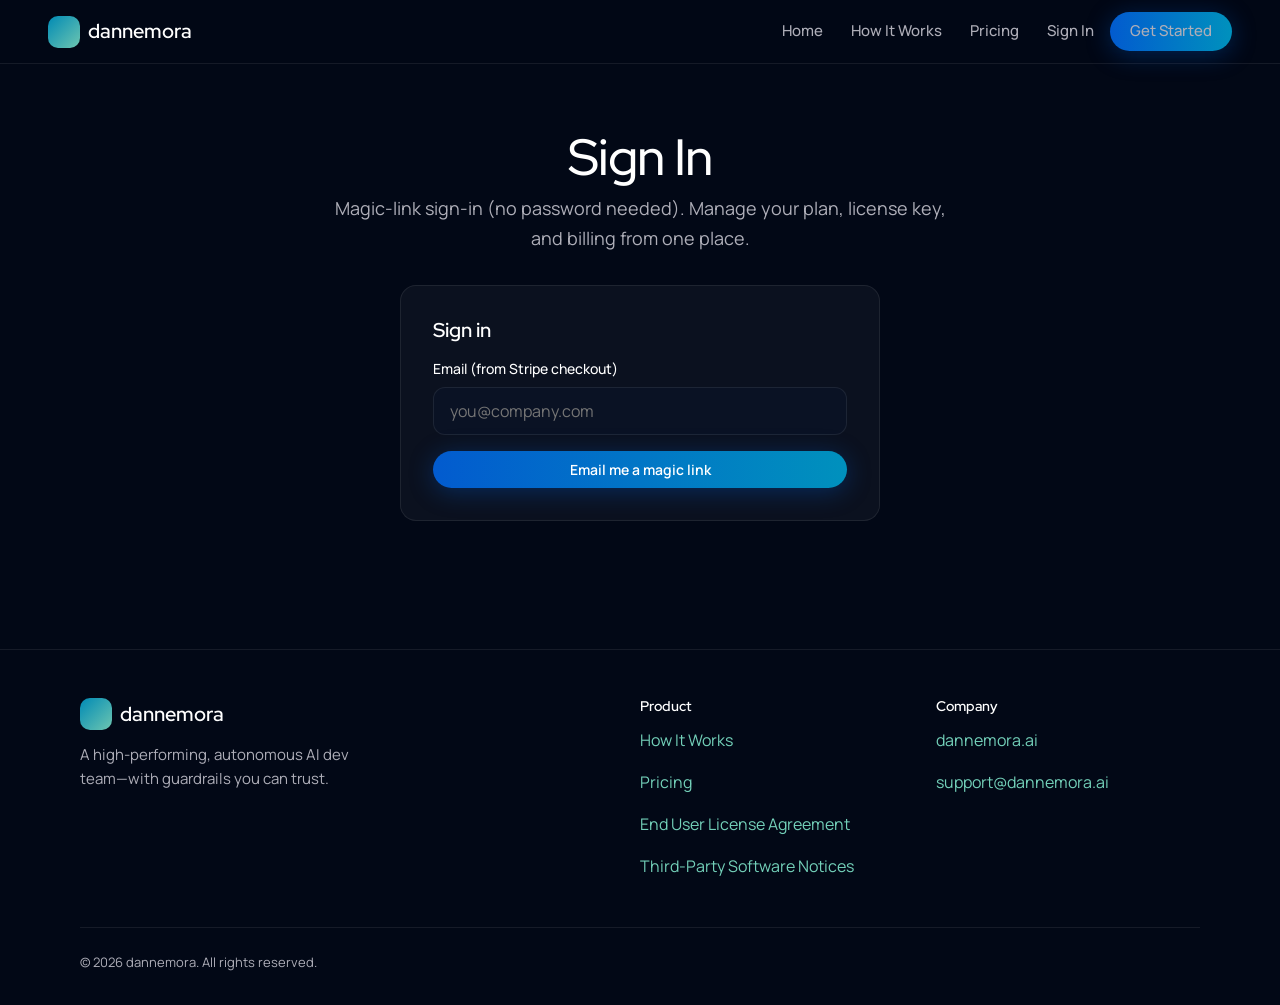
==== account.html @ af39119c "initial commit: dannemora.ai marketing site" ====
<!DOCTYPE html>
<html lang="en">
  <head>
    <meta charset="utf-8" />
    <meta name="viewport" content="width=device-width, initial-scale=1" />
    <title>Account — dannemora</title>
    <meta name="description" content="Sign in to manage your dannemora subscription, license key, and billing." />
    <link rel="preconnect" href="https://fonts.googleapis.com" />
    <link rel="preconnect" href="https://fonts.gstatic.com" crossorigin />
    <link
      href="https://fonts.googleapis.com/css2?family=Manrope:wght@400;500;600;700&family=Red+Hat+Display:wght@500;600;700&display=swap"
      rel="stylesheet"
    />
    <link rel="stylesheet" href="css/styles.css" />
  </head>
  <body>
    <header class="site-header">
      <div class="site-header__inner">
        <a class="logo" href="index.html">
          <span class="logo__mark" aria-hidden="true"></span>
          dannemora
        </a>
        <button type="button" class="nav-toggle" aria-label="Open menu">☰</button>
        <nav class="nav" id="site-nav">
          <a href="index.html">Home</a>
          <a href="index.html#how-it-works">How It Works</a>
          <a href="pricing.html">Pricing</a>
          <div class="nav__actions">
            <a href="account.html" aria-current="page">Sign In</a>
            <a class="btn btn--primary" href="pricing.html">Get Started</a>
          </div>
        </nav>
      </div>
    </header>

    <main>
      <section class="section">
        <div class="container">
          <div class="section__head" style="margin-bottom: 2rem">
            <h1>Sign In</h1>
            <p>Magic-link sign-in (no password needed). Manage your plan, license key, and billing from one place.</p>
          </div>

          <!-- Sign-in form (shown when not authenticated) -->
          <div id="signin-view">
            <div class="card" style="max-width: 480px; margin: 0 auto;">
              <h2 style="font-size: 1.25rem; margin-bottom: 1rem">Sign in</h2>
              <form id="magic-link-form">
                <div class="field">
                  <label for="signin-email">Email (from Stripe checkout)</label>
                  <input class="input" type="email" id="signin-email" name="email" placeholder="you@company.com" required autocomplete="email" />
                </div>
                <button type="submit" class="btn btn--primary btn--block" id="magic-link-btn">Email me a magic link</button>
              </form>
              <div id="magic-link-sent" style="display:none; margin-top: 1rem; padding: 1rem; border-radius: var(--radius-sm); background: rgba(115,208,185,0.1); border: 1px solid rgba(115,208,185,0.3);">
                <p style="margin:0; color: var(--accent-lime); font-weight: 600;">Check your email</p>
                <p style="margin:0.5rem 0 0; font-size: 0.875rem;">We sent a sign-in link to <strong id="sent-to-email" style="color:var(--text)"></strong>. It expires in 10 minutes.</p>
              </div>
            </div>
          </div>

          <!-- Account dashboard (shown after magic-link verification) -->
          <div id="account-view" style="display:none;">
            <div class="account-layout">
              <div class="card">
                <p style="margin-bottom: 0.5rem"><span class="status-pill" id="account-status-pill">Active</span></p>
                <p><strong style="color: var(--text)">Email:</strong> <span id="account-email"></span></p>
                <p><strong style="color: var(--text)">Current Plan:</strong> <span id="account-plan"></span></p>
                <p><strong style="color: var(--text)">Status:</strong> <span id="account-status"></span></p>
                <p><strong style="color: var(--text)">Expires:</strong> <span id="account-expires"></span></p>

                <h3 style="font-size: 1rem; margin: 1.5rem 0 0.75rem">Your License Key</h3>
                <div class="license-box" style="margin-bottom: 0.75rem">
                  <span id="account-license"></span>
                  <button type="button" class="btn btn--ghost" data-copy="#account-license">Copy</button>
                </div>
                <p style="font-size: 0.8125rem; margin-bottom: 1rem">
                  <strong>Important:</strong> Keep this key safe. You need it to install and run dannemora on your server.
                  The key is stored in <code>~/.dannemora/.license</code> on your server.
                </p>
              </div>

              <div class="card">
                <h3 style="font-size: 1rem; margin-bottom: 0.75rem;">Quick Reference</h3>
                <p style="font-size: 0.875rem; margin-bottom: 1rem;">Install or reinstall dannemora:</p>
                <pre style="padding:0.85rem;border-radius:12px;background:var(--bg-elevated);border:1px solid var(--border);overflow-x:auto;color:var(--text);font-size:0.86rem;margin-bottom:1rem;"><code>curl -fsSL https://dannemora.ai/install.sh | bash</code></pre>
                <p style="font-size: 0.875rem; color: var(--text-muted);">
                  Need help? Email <a href="mailto:support@dannemora.ai">support@dannemora.ai</a>.
                </p>
              </div>
            </div>
          </div>
        </div>
      </section>
    </main>

    <footer class="site-footer">
      <div class="container site-footer__grid">
        <div>
          <div class="logo">
            <span class="logo__mark" aria-hidden="true"></span>
            dannemora
          </div>
          <p style="max-width: 280px; font-size: 0.9375rem">A high-performing, autonomous AI dev team—with guardrails you can trust.</p>
        </div>
        <div>
          <h4 style="font-size: 0.875rem; margin-bottom: 0.75rem">Product</h4>
          <p><a href="index.html#how-it-works">How It Works</a></p>
          <p><a href="pricing.html">Pricing</a></p>
          <p><a href="assets/legal/eula.pdf" target="_blank" rel="noopener">End User License Agreement</a></p>
          <p><a href="assets/legal/notices.pdf" target="_blank" rel="noopener">Third-Party Software Notices</a></p>
        </div>
        <div>
          <h4 style="font-size: 0.875rem; margin-bottom: 0.75rem">Company</h4>
          <p><a href="https://dannemora.ai" rel="noopener">dannemora.ai</a></p>
          <p><a href="mailto:support@dannemora.ai">support@dannemora.ai</a></p>
        </div>
      </div>
      <div class="container footer-meta">© 2026 dannemora. All rights reserved.</div>
    </footer>

    <script src="js/main.js" defer></script>
    <script>
      (function () {
        const API = 'https://api.dannemora.ai';
        const params = new URLSearchParams(window.location.search);
        const token = params.get('token');

        // If we have a magic-link token, verify it and show account
        if (token) {
          fetch(`${API}/v1/auth/verify?token=${encodeURIComponent(token)}`)
            .then((r) => {
              if (!r.ok) throw new Error('Invalid or expired link. Please request a new one.');
              return r.json();
            })
            .then((data) => {
              showAccount(data);
              // Clean the token from URL
              window.history.replaceState({}, '', 'account.html');
            })
            .catch((e) => {
              alert(e.message);
            });
          return;
        }

        // Magic-link form
        const form = document.getElementById('magic-link-form');
        if (form) {
          form.addEventListener('submit', async (e) => {
            e.preventDefault();
            const email = document.getElementById('signin-email').value.trim();
            if (!email) return;

            const btn = document.getElementById('magic-link-btn');
            btn.textContent = 'Sending...';
            btn.disabled = true;

            try {
              const resp = await fetch(`${API}/v1/auth/magic-link`, {
                method: 'POST',
                headers: { 'Content-Type': 'application/json' },
                body: JSON.stringify({ email }),
              });
              if (!resp.ok) throw new Error('Request failed');
              document.getElementById('sent-to-email').textContent = email;
              document.getElementById('magic-link-sent').style.display = 'block';
              form.style.display = 'none';
            } catch {
              btn.textContent = 'Email me a magic link';
              btn.disabled = false;
              alert('Something went wrong. Please try again.');
            }
          });
        }

        function showAccount(data) {
          document.getElementById('signin-view').style.display = 'none';
          document.getElementById('account-view').style.display = 'block';

          document.getElementById('account-email').textContent = data.email || '';
          document.getElementById('account-license').textContent = data.license_key || '';

          const planLabels = { monthly: 'Monthly ($59/mo)', annual: 'Annual ($499/yr)' };
          document.getElementById('account-plan').textContent = planLabels[data.plan] || data.plan;

          const statusLabels = { active: 'Active', past_due: 'Past Due', cancelled: 'Cancelled', expired: 'Expired' };
          const statusEl = document.getElementById('account-status');
          statusEl.textContent = statusLabels[data.status] || data.status;

          const pill = document.getElementById('account-status-pill');
          pill.textContent = statusLabels[data.status] || data.status;
          if (data.status !== 'active') {
            pill.style.background = 'rgba(248,113,113,0.2)';
            pill.style.color = '#f87171';
          }

          if (data.expires_at) {
            const d = new Date(data.expires_at);
            document.getElementById('account-expires').textContent = d.toLocaleDateString('en-US', {
              year: 'numeric', month: 'long', day: 'numeric',
            });
          }

          // Re-init copy buttons for dynamically loaded content
          document.querySelectorAll('[data-copy]').forEach((btn) => {
            btn.onclick = async () => {
              const target = btn.getAttribute('data-copy');
              const el = target ? document.querySelector(target) : null;
              const text = el ? el.textContent.trim() : '';
              if (!text) return;
              try {
                await navigator.clipboard.writeText(text);
                const prev = btn.textContent;
                btn.textContent = 'Copied!';
                setTimeout(() => { btn.textContent = prev; }, 2000);
              } catch {}
            };
          });
        }
      })();
    </script>
  </body>
</html>
---- css/styles.css ----
/* dannemora — aligned with ClayAI / FREE-ClayAI Figma template tokens */
:root {
  --bg: #020816;
  --bg-elevated: #0a1224;
  --bg-card: rgba(255, 255, 255, 0.04);
  --border: rgba(255, 255, 255, 0.08);
  --text: #ffffff;
  --text-muted: #aeaeb8;
  --accent-lime: #73d0b9;
  --accent-blue: #025bcf;
  --accent-blue-light: #0091bd;
  --black: #0e100f;
  --radius: 16px;
  --radius-sm: 12px;
  --font-display: "Red Hat Display", system-ui, sans-serif;
  --font-body: "Manrope", system-ui, sans-serif;
  --max: 1120px;
  --header-h: 64px;
  --reveal-distance: 20px;
  --reveal-duration: 0.65s;
  --reveal-ease: cubic-bezier(0.22, 1, 0.36, 1);
  --reveal-stagger-start: 1s;
  --reveal-stagger-step: 0.2s;
  --hero-load-base: 0.05s;
  --hero-load-stagger-step: 0.12s;
  --cta-bounce-duration: 0.45s;
  --cta-bounce-ease: cubic-bezier(0.22, 1, 0.36, 1);
  --image-reveal-distance-x: 60px;
  --image-reveal-duration: 0.7s;
  --image-reveal-ease: cubic-bezier(0.16, 1, 0.3, 1);
  --pricing-card-glow-duration: 3.6s;
  --pricing-card-glow-delay: 0s;
  --pricing-card-glow-blur: 26px;
  --pricing-card-glow-color: 115, 208, 185;
  --pricing-price-glow-duration: 2.4s;
  --pricing-price-glow-delay: 1.2s;
  --pricing-price-glow-blur: 10px;
}

*,
*::before,
*::after {
  box-sizing: border-box;
}

html {
  scroll-behavior: smooth;
}

body {
  margin: 0;
  font-family: var(--font-body);
  font-size: 16px;
  line-height: 1.625;
  font-weight: 400;
  color: var(--text-muted);
  background: var(--bg);
  min-height: 100vh;
  overflow-x: hidden;
}

h1,
h2,
h3,
h4,
h5,
h6 {
  font-family: var(--font-display);
  color: var(--text);
  font-weight: 600;
  line-height: 1.2;
  margin: 0 0 0.5rem;
}

h1 {
  font-size: clamp(2.25rem, 4vw, 3.5rem);
  font-weight: 500;
  line-height: 1.14;
  letter-spacing: -0.02em;
}

h2 {
  font-size: clamp(1.75rem, 3vw, 2.5rem);
}

h3 {
  font-size: clamp(1.35rem, 2.5vw, 2rem);
}

h4 {
  font-size: 1.5rem;
}

p {
  margin: 0 0 1rem;
}

a {
  color: var(--accent-lime);
  text-decoration: none;
  transition: opacity 0.15s ease;
}

a:hover {
  opacity: 0.85;
}

img {
  max-width: 100%;
  height: auto;
  display: block;
}

.container {
  width: min(100% - 3rem, var(--max));
  margin-inline: auto;
}

/* Header */
.site-header {
  position: sticky;
  top: 0;
  z-index: 100;
  height: var(--header-h);
  background: rgba(2, 8, 22, 0.85);
  backdrop-filter: blur(12px);
  border-bottom: 1px solid var(--border);
}

.site-header__inner {
  display: flex;
  align-items: center;
  justify-content: space-between;
  height: 100%;
  max-width: min(100% - 2.5rem, calc(var(--max) + 80px));
  margin: 0 auto;
  padding: 0 0.5rem;
}

.logo {
  font-family: var(--font-display);
  font-weight: 600;
  font-size: 1.25rem;
  color: var(--text);
  display: flex;
  align-items: center;
  gap: 0.5rem;
}

.logo__mark {
  width: 32px;
  height: 32px;
  border-radius: 10px;
  background: linear-gradient(135deg, var(--accent-blue-light), var(--accent-lime));
  opacity: 0.95;
}

.nav {
  display: flex;
  align-items: center;
  gap: 1.75rem;
}

.nav a {
  color: var(--text-muted);
  font-size: 0.9375rem;
  font-weight: 500;
}

.nav a:hover {
  color: var(--text);
  opacity: 1;
}

.nav__actions {
  display: flex;
  align-items: center;
  gap: 1rem;
}

/* Buttons */
.btn {
  display: inline-flex;
  align-items: center;
  justify-content: center;
  gap: 0.5rem;
  padding: 0.625rem 1.25rem;
  font-family: var(--font-body);
  font-size: 0.875rem;
  font-weight: 600;
  line-height: 1.25;
  border: none;
  border-radius: 999px;
  cursor: pointer;
  transition: transform 0.15s ease, box-shadow 0.15s ease, opacity 0.15s ease;
  text-decoration: none;
  color: var(--text);
}

.btn:active {
  transform: scale(0.98);
}

.btn--primary {
  background: linear-gradient(90deg, var(--accent-blue), var(--accent-blue-light));
  box-shadow: 0 4px 24px rgba(2, 91, 207, 0.35);
}

.btn--primary:hover {
  opacity: 1;
  box-shadow: 0 6px 28px rgba(2, 91, 207, 0.45);
}

@keyframes cta-bounce-y {
  0% {
    transform: translateY(0);
  }
  35% {
    transform: translateY(-2px);
  }
  62% {
    transform: translateY(0.5px);
  }
  100% {
    transform: translateY(0);
  }
}

@keyframes pricing-card-glow-pulse {
  0%,
  100% {
    box-shadow: 0 0 0 1px rgba(var(--pricing-card-glow-color), 0.15),
      0 0 var(--pricing-card-glow-blur) rgba(var(--pricing-card-glow-color), 0.04);
  }
  50% {
    box-shadow: 0 0 0 1px rgba(var(--pricing-card-glow-color), 0.24),
      0 0 var(--pricing-card-glow-blur) rgba(var(--pricing-card-glow-color), 0.2);
  }
}

@keyframes pricing-price-glow-pulse {
  0%,
  100% {
    text-shadow: 0 0 0 rgba(255, 255, 255, 0);
  }
  50% {
    text-shadow: 0 0 var(--pricing-price-glow-blur) rgba(255, 255, 255, 0.72);
  }
}

@keyframes role-image-slide-reveal {
  from {
    opacity: 0;
    transform: translateX(var(--image-offset-x, 0));
  }
  to {
    opacity: 1;
    transform: translateX(0);
  }
}

.get-started-cta:hover {
  animation: cta-bounce-y var(--cta-bounce-duration) var(--cta-bounce-ease);
}

.btn--lime {
  background: linear-gradient(90deg, #5ec4aa, var(--accent-lime));
  color: var(--black);
}

.btn--ghost {
  background: transparent;
  border: 1px solid var(--border);
  color: var(--text);
}

.btn--ghost:hover {
  border-color: rgba(255, 255, 255, 0.2);
  opacity: 1;
}

.btn--block {
  width: 100%;
}

/* Hero */
.hero {
  padding: 4rem 0 3rem;
  position: relative;
  overflow: hidden;
}

.hero::before {
  content: "";
  position: absolute;
  inset: -40% -20% auto;
  height: 70%;
  background: radial-gradient(ellipse at 50% 0%, rgba(0, 145, 189, 0.25), transparent 55%);
  pointer-events: none;
}

.hero__grid {
  display: grid;
  grid-template-columns: 1fr 1fr;
  gap: 3rem;
  align-items: center;
  position: relative;
}

@media (max-width: 900px) {
  .hero__grid {
    grid-template-columns: 1fr;
  }
}

.eyebrow {
  display: inline-block;
  font-size: 0.8125rem;
  font-weight: 600;
  letter-spacing: 0.08em;
  text-transform: uppercase;
  color: var(--accent-lime);
  margin-bottom: 1rem;
}

.hero__visual {
  border-radius: var(--radius);
  background: transparent;
  border: none;
  aspect-ratio: 1 / 1;
  max-height: 420px;
  display: flex;
  align-items: center;
  justify-content: center;
  padding: 0;
}

.hero__visual-inner {
  width: 100%;
  height: 100%;
  border-radius: var(--radius-sm);
  background: transparent;
  border: none;
  display: flex;
  flex-direction: column;
  align-items: center;
  justify-content: center;
  gap: 1rem;
  font-size: 3rem;
}

.hero__visual-inner--image {
  padding: 0;
  overflow: hidden;
}

.hero__visual-inner--image img {
  width: 100%;
  height: 100%;
  object-fit: cover;
}

/* Homepage reveal animations */
body.animate-home .hero [data-hero-item] {
  opacity: 0;
  transform: translateY(var(--reveal-distance));
  transition: opacity var(--reveal-duration) var(--reveal-ease),
    transform var(--reveal-duration) var(--reveal-ease);
}

body.animate-home.is-loaded .hero [data-hero-item] {
  opacity: 1;
  transform: translateY(0);
  transition-delay: calc(var(--hero-load-base) + (var(--hero-load-index, 0) * var(--hero-load-stagger-step)));
}

body.animate-home [data-reveal] {
  opacity: 0;
  transform: translateY(var(--reveal-distance));
  transition: opacity var(--reveal-duration) var(--reveal-ease),
    transform var(--reveal-duration) var(--reveal-ease);
}

body.animate-home [data-reveal].is-visible {
  opacity: 1;
  transform: translateY(0);
}

body.animate-home [data-reveal] [data-stagger-item] {
  opacity: 0;
  transform: translateY(var(--reveal-distance));
  transition: opacity var(--reveal-duration) var(--reveal-ease),
    transform var(--reveal-duration) var(--reveal-ease);
}

body.animate-home [data-reveal].is-visible [data-stagger-item] {
  opacity: 1;
  transform: translateY(0);
  transition-delay: calc(var(--reveal-stagger-start) + (var(--stagger-index, 0) * var(--reveal-stagger-step)));
}

body.animate-home .role-image-reveal {
  opacity: 0;
  transform: translateX(var(--image-offset-x, 0));
  --image-reveal-delay: 0s;
  will-change: transform, opacity;
}

body.animate-home .role-image-reveal.from-right {
  --image-offset-x: var(--image-reveal-distance-x);
}

body.animate-home .role-image-reveal.from-left {
  --image-offset-x: calc(var(--image-reveal-distance-x) * -1);
}

body.animate-home .role-image-reveal.is-visible {
  animation: role-image-slide-reveal var(--image-reveal-duration) var(--image-reveal-ease)
    var(--image-reveal-delay) forwards;
}

/* Sections */
.section {
  padding: 4rem 0;
}

.section--tight {
  padding: 3rem 0;
}

.section__head {
  text-align: center;
  max-width: 640px;
  margin: 0 auto 3rem;
}

.section__head h2 {
  margin-bottom: 0.75rem;
}

.section__head p {
  margin: 0;
  font-size: 1.125rem;
}

/* Feature rows */
.feature-row {
  display: grid;
  grid-template-columns: 1fr 1fr;
  gap: 3rem;
  align-items: center;
  margin-bottom: 4rem;
}

.feature-row:last-child {
  margin-bottom: 0;
}

.feature-row--reverse .feature-row__content {
  order: 2;
}

.feature-row--reverse .feature-row__visual {
  order: 1;
}

@media (max-width: 800px) {
  .feature-row,
  .feature-row--reverse .feature-row__content,
  .feature-row--reverse .feature-row__visual {
    grid-template-columns: 1fr;
    order: unset;
  }
}

.feature-badge {
  display: inline-block;
  font-size: 0.75rem;
  font-weight: 600;
  text-transform: uppercase;
  letter-spacing: 0.06em;
  color: var(--accent-blue-light);
  margin-bottom: 0.75rem;
}

.feature-row__visual {
  border-radius: var(--radius);
  background: var(--bg-card);
  border: 1px solid var(--border);
  min-height: 220px;
  display: flex;
  align-items: center;
  justify-content: center;
  font-size: 4rem;
  padding: 2rem;
}

.feature-row__visual--image {
  padding: 0;
  overflow: hidden;
}

.feature-row__visual--image img {
  width: 100%;
  height: 100%;
  object-fit: cover;
}

/* Steps */
.steps {
  display: grid;
  grid-template-columns: repeat(3, 1fr);
  gap: 1.5rem;
}

@media (max-width: 768px) {
  .steps {
    grid-template-columns: 1fr;
  }
}

.step-card {
  padding: 1.75rem;
  border-radius: var(--radius);
  background: var(--bg-card);
  border: 1px solid var(--border);
}

.step-card__num {
  width: 40px;
  height: 40px;
  border-radius: 12px;
  background: linear-gradient(135deg, var(--accent-blue), var(--accent-blue-light));
  display: flex;
  align-items: center;
  justify-content: center;
  font-family: var(--font-display);
  font-weight: 700;
  color: var(--text);
  margin-bottom: 1rem;
}

.step-card h3 {
  font-size: 1.125rem;
  margin-bottom: 0.5rem;
}

.step-card p {
  margin: 0;
  font-size: 0.9375rem;
}

/* Credibility */
.cred-grid {
  display: grid;
  grid-template-columns: repeat(auto-fit, minmax(200px, 1fr));
  gap: 1.25rem;
}

.cred-item {
  padding: 1.25rem 1.5rem;
  border-radius: var(--radius-sm);
  border: 1px solid var(--border);
  background: rgba(255, 255, 255, 0.02);
}

.cred-item strong {
  display: block;
  color: var(--text);
  font-family: var(--font-display);
  font-size: 1.25rem;
  margin-bottom: 0.25rem;
}

/* Pricing cards */
.pricing-grid {
  display: grid;
  grid-template-columns: repeat(2, 1fr);
  gap: 1.5rem;
  max-width: 880px;
  margin: 0 auto;
}

@media (max-width: 640px) {
  .pricing-grid {
    grid-template-columns: 1fr;
  }
}

.price-card {
  padding: 2rem;
  border-radius: var(--radius);
  border: 1px solid var(--border);
  background: linear-gradient(180deg, rgba(255, 255, 255, 0.06), rgba(255, 255, 255, 0.02));
  display: flex;
  flex-direction: column;
}

.price-card--highlight {
  border-color: rgba(115, 208, 185, 0.4);
  box-shadow: 0 0 0 1px rgba(115, 208, 185, 0.15);
  animation: pricing-card-glow-pulse var(--pricing-card-glow-duration) ease-in-out
    var(--pricing-card-glow-delay) infinite;
}

.price-card__tier {
  font-size: 0.875rem;
  font-weight: 600;
  color: var(--accent-lime);
  text-transform: uppercase;
  letter-spacing: 0.05em;
  margin-bottom: 0.5rem;
}

.price-card__price {
  font-family: var(--font-display);
  font-size: 2.25rem;
  font-weight: 600;
  color: var(--text);
  margin-bottom: 0.25rem;
}

.price-card__primary-amount--glow {
  animation: pricing-price-glow-pulse var(--pricing-price-glow-duration) ease-in-out
    var(--pricing-price-glow-delay) infinite;
}

.price-card__billing {
  display: inline-block;
  margin-left: 0.5rem;
  font-family: var(--font-body);
  font-size: 0.875rem;
  font-weight: 500;
  color: var(--text-muted);
}

.price-card__note {
  font-size: 0.875rem;
  margin-bottom: 1.5rem;
  color: var(--text-muted);
}

.price-card ul {
  list-style: none;
  margin: 0 0 1.5rem;
  padding: 0;
  flex: 1;
}

.price-card li {
  position: relative;
  padding-left: 1.5rem;
  margin-bottom: 0.75rem;
  font-size: 0.9375rem;
}

.price-card li::before {
  content: "✓";
  position: absolute;
  left: 0;
  color: var(--accent-lime);
  font-weight: 700;
}

/* Pricing toggle card */
.pricing-single {
  max-width: 560px;
  margin: 0 auto;
}

.billing-toggle {
  display: inline-flex;
  align-items: center;
  gap: 0.35rem;
  padding: 0.35rem;
  border-radius: 999px;
  background: rgba(255, 255, 255, 0.04);
  border: 1px solid var(--border);
  margin-bottom: 1rem;
}

.billing-toggle button {
  border: none;
  background: transparent;
  color: var(--text-muted);
  font-family: var(--font-body);
  font-size: 0.8125rem;
  font-weight: 600;
  padding: 0.45rem 0.9rem;
  border-radius: 999px;
  cursor: pointer;
}

.billing-toggle button.is-active {
  background: rgba(255, 255, 255, 0.12);
  color: var(--text);
}

.price-card__savings {
  display: inline-flex;
  align-items: center;
  align-self: flex-start;
  padding: 0.4rem 0.75rem;
  margin-bottom: 0.85rem;
  border-radius: 999px;
  font-size: 0.8125rem;
  font-weight: 700;
  color: #103a31;
  background: linear-gradient(90deg, #84dec8, #73d0b9);
}

/* CTA banner */
.cta-banner {
  padding: 3rem 2rem;
  border-radius: var(--radius);
  background: linear-gradient(120deg, rgba(2, 91, 207, 0.35), rgba(115, 208, 185, 0.15));
  border: 1px solid var(--border);
  text-align: center;
}

.cta-banner h2 {
  margin-bottom: 0.75rem;
}

.cta-banner p {
  margin-bottom: 1.5rem;
  max-width: 520px;
  margin-left: auto;
  margin-right: auto;
}

/* FAQ */
.faq {
  max-width: 720px;
  margin: 0 auto;
}

.faq-item {
  border-bottom: 1px solid var(--border);
  padding: 1.25rem 0;
}

.faq-item summary {
  cursor: pointer;
  font-family: var(--font-display);
  font-weight: 600;
  color: var(--text);
  list-style: none;
}

.faq-item summary::-webkit-details-marker {
  display: none;
}

.faq-item p {
  margin: 1rem 0 0;
  font-size: 0.9375rem;
}

/* Footer */
.site-footer {
  border-top: 1px solid var(--border);
  padding: 3rem 0 2rem;
  margin-top: 4rem;
}

.site-footer__grid {
  display: grid;
  grid-template-columns: 2fr 1fr 1fr;
  gap: 2rem;
}

@media (max-width: 700px) {
  .site-footer__grid {
    grid-template-columns: 1fr;
  }
}

.site-footer .logo {
  margin-bottom: 0.75rem;
}

.footer-meta {
  font-size: 0.8125rem;
  margin-top: 2rem;
  padding-top: 1.5rem;
  border-top: 1px solid var(--border);
  color: var(--text-muted);
}

/* Forms */
.field {
  margin-bottom: 1rem;
}

.field label {
  display: block;
  font-size: 0.875rem;
  font-weight: 500;
  color: var(--text);
  margin-bottom: 0.375rem;
}

.input {
  width: 100%;
  padding: 0.75rem 1rem;
  border-radius: var(--radius-sm);
  border: 1px solid var(--border);
  background: var(--bg-elevated);
  color: var(--text);
  font-family: var(--font-body);
  font-size: 1rem;
}

.input:focus {
  outline: none;
  border-color: var(--accent-blue-light);
  box-shadow: 0 0 0 3px rgba(0, 145, 189, 0.2);
}

/* License key */
.license-box {
  display: flex;
  flex-wrap: wrap;
  align-items: center;
  gap: 1rem;
  padding: 1.25rem 1.5rem;
  border-radius: var(--radius-sm);
  background: var(--bg-elevated);
  border: 1px solid var(--border);
  font-family: ui-monospace, monospace;
  font-size: 1.125rem;
  color: var(--accent-lime);
}

.checklist {
  list-style: none;
  padding: 0;
  margin: 0;
}

.checklist li {
  padding: 0.5rem 0;
  padding-left: 1.75rem;
  position: relative;
}

.checklist li::before {
  content: "☐";
  position: absolute;
  left: 0;
  color: var(--text-muted);
}

/* Docs */
.docs-search {
  margin-bottom: 2rem;
}

.docs-search input {
  width: 100%;
  max-width: 480px;
}

.docs-section {
  margin-bottom: 2.5rem;
}

.docs-section h2 {
  font-size: 1.25rem;
  margin-bottom: 1rem;
  padding-bottom: 0.5rem;
  border-bottom: 1px solid var(--border);
}

.doc-link-list {
  list-style: none;
  padding: 0;
  margin: 0;
}

.doc-link-list li {
  margin-bottom: 0.75rem;
}

.doc-link-list a {
  color: var(--text-muted);
  font-weight: 500;
}

.doc-link-list a:hover {
  color: var(--accent-lime);
}

/* Account */
.account-layout {
  display: grid;
  grid-template-columns: 1fr 1fr;
  gap: 2rem;
  align-items: start;
}

@media (max-width: 900px) {
  .account-layout {
    grid-template-columns: 1fr;
  }
}

.card {
  padding: 2rem;
  border-radius: var(--radius);
  border: 1px solid var(--border);
  background: var(--bg-card);
}

.table-wrap {
  overflow-x: auto;
}

table {
  width: 100%;
  border-collapse: collapse;
  font-size: 0.875rem;
}

th,
td {
  text-align: left;
  padding: 0.75rem 1rem;
  border-bottom: 1px solid var(--border);
}

th {
  color: var(--text-muted);
  font-weight: 500;
}

td {
  color: var(--text);
}

.status-pill {
  display: inline-block;
  padding: 0.25rem 0.75rem;
  border-radius: 999px;
  font-size: 0.75rem;
  font-weight: 600;
  text-transform: uppercase;
  background: rgba(115, 208, 185, 0.2);
  color: var(--accent-lime);
}

/* Modal */
.modal-overlay {
  position: fixed;
  inset: 0;
  background: rgba(2, 8, 22, 0.75);
  display: none;
  align-items: center;
  justify-content: center;
  z-index: 200;
  padding: 1rem;
}

.modal-overlay.is-open {
  display: flex;
}

.modal {
  max-width: 480px;
  width: 100%;
  padding: 2rem;
  border-radius: var(--radius);
  background: var(--bg-elevated);
  border: 1px solid var(--border);
}

.modal h3 {
  margin-bottom: 1rem;
}

.modal__actions {
  display: flex;
  gap: 0.75rem;
  justify-content: flex-end;
  margin-top: 1.5rem;
}

/* Utilities */
.text-center {
  text-align: center;
}

.mt-0 {
  margin-top: 0;
}

.mb-0 {
  margin-bottom: 0;
}

.hidden {
  display: none !important;
}

.text-muted {
  color: var(--text-muted);
}

.nav-toggle {
  display: none;
  background: none;
  border: none;
  color: var(--text);
  font-size: 1.5rem;
  cursor: pointer;
}

@media (max-width: 900px) {
  .nav-toggle {
    display: block;
  }

  .nav {
    position: fixed;
    inset: var(--header-h) 0 auto 0;
    background: var(--bg);
    flex-direction: column;
    padding: 1.5rem;
    border-bottom: 1px solid var(--border);
    display: none;
  }

  .nav.is-open {
    display: flex;
  }

  .nav__actions {
    flex-direction: column;
    width: 100%;
  }

  .nav__actions .btn {
    width: 100%;
  }
}
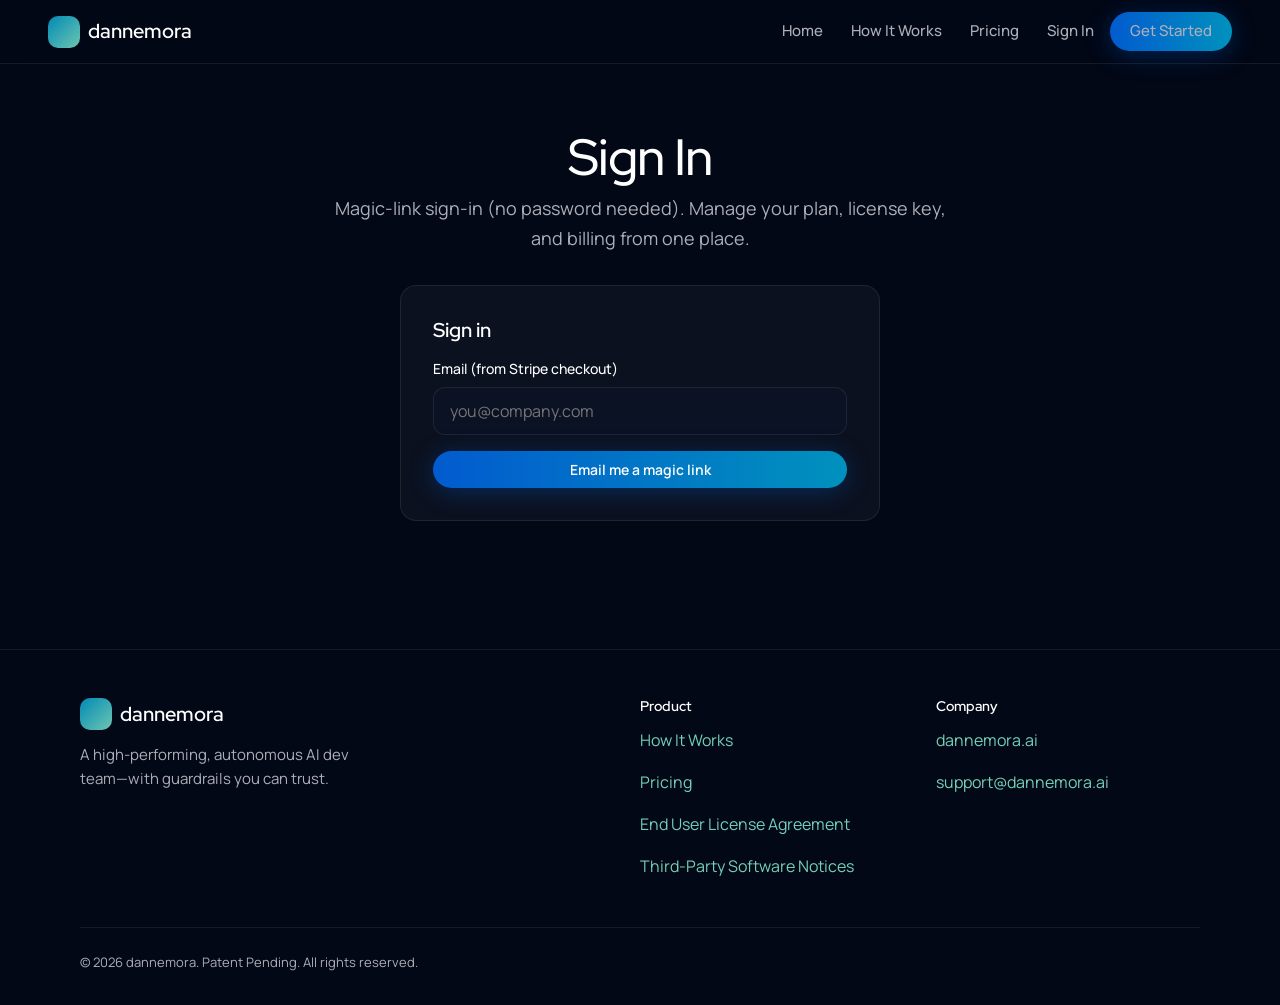
==== commit dab6d1ff: "footer: add 'Patent Pending.' between dannemora and All rights reserved on every page" ====
--- a/account.html
+++ b/account.html
@@ -116,7 +116,7 @@
           <p><a href="mailto:support@dannemora.ai">support@dannemora.ai</a></p>
         </div>
       </div>
-      <div class="container footer-meta">© 2026 dannemora. All rights reserved.</div>
+      <div class="container footer-meta">© 2026 dannemora. Patent Pending. All rights reserved.</div>
     </footer>
 
     <script src="js/main.js" defer></script>
--- a/css/styles.css
+++ b/css/styles.css
@@ -17,17 +17,12 @@
   --max: 1120px;
   --header-h: 64px;
   --reveal-distance: 20px;
-  --reveal-duration: 0.65s;
-  --reveal-ease: cubic-bezier(0.22, 1, 0.36, 1);
-  --reveal-stagger-start: 1s;
-  --reveal-stagger-step: 0.2s;
-  --hero-load-base: 0.05s;
-  --hero-load-stagger-step: 0.12s;
+  --reveal-duration: 0.3s;
+  --reveal-ease: ease-out;
+  --reveal-stagger: 0.1s;
+  --hero-load-duration: 0.4s;
   --cta-bounce-duration: 0.45s;
   --cta-bounce-ease: cubic-bezier(0.22, 1, 0.36, 1);
-  --image-reveal-distance-x: 60px;
-  --image-reveal-duration: 0.7s;
-  --image-reveal-ease: cubic-bezier(0.16, 1, 0.3, 1);
   --pricing-card-glow-duration: 3.6s;
   --pricing-card-glow-delay: 0s;
   --pricing-card-glow-blur: 26px;
@@ -248,17 +243,6 @@
   }
 }
 
-@keyframes role-image-slide-reveal {
-  from {
-    opacity: 0;
-    transform: translateX(var(--image-offset-x, 0));
-  }
-  to {
-    opacity: 1;
-    transform: translateX(0);
-  }
-}
-
 .get-started-cta:hover {
   animation: cta-bounce-y var(--cta-bounce-duration) var(--cta-bounce-ease);
 }
@@ -361,62 +345,27 @@
 }
 
 /* Homepage reveal animations */
-body.animate-home .hero [data-hero-item] {
+body.animate-home .hero .hero__grid > * {
+  opacity: 0;
+  transition: opacity var(--hero-load-duration) var(--reveal-ease);
+}
+
+body.animate-home.is-loaded .hero .hero__grid > * {
+  opacity: 1;
+}
+
+body.animate-home .reveal-item {
   opacity: 0;
   transform: translateY(var(--reveal-distance));
   transition: opacity var(--reveal-duration) var(--reveal-ease),
     transform var(--reveal-duration) var(--reveal-ease);
-}
-
-body.animate-home.is-loaded .hero [data-hero-item] {
+  transition-delay: var(--reveal-delay, 0s);
+  will-change: opacity, transform;
+}
+
+body.animate-home .reveal-item.is-visible {
   opacity: 1;
   transform: translateY(0);
-  transition-delay: calc(var(--hero-load-base) + (var(--hero-load-index, 0) * var(--hero-load-stagger-step)));
-}
-
-body.animate-home [data-reveal] {
-  opacity: 0;
-  transform: translateY(var(--reveal-distance));
-  transition: opacity var(--reveal-duration) var(--reveal-ease),
-    transform var(--reveal-duration) var(--reveal-ease);
-}
-
-body.animate-home [data-reveal].is-visible {
-  opacity: 1;
-  transform: translateY(0);
-}
-
-body.animate-home [data-reveal] [data-stagger-item] {
-  opacity: 0;
-  transform: translateY(var(--reveal-distance));
-  transition: opacity var(--reveal-duration) var(--reveal-ease),
-    transform var(--reveal-duration) var(--reveal-ease);
-}
-
-body.animate-home [data-reveal].is-visible [data-stagger-item] {
-  opacity: 1;
-  transform: translateY(0);
-  transition-delay: calc(var(--reveal-stagger-start) + (var(--stagger-index, 0) * var(--reveal-stagger-step)));
-}
-
-body.animate-home .role-image-reveal {
-  opacity: 0;
-  transform: translateX(var(--image-offset-x, 0));
-  --image-reveal-delay: 0s;
-  will-change: transform, opacity;
-}
-
-body.animate-home .role-image-reveal.from-right {
-  --image-offset-x: var(--image-reveal-distance-x);
-}
-
-body.animate-home .role-image-reveal.from-left {
-  --image-offset-x: calc(var(--image-reveal-distance-x) * -1);
-}
-
-body.animate-home .role-image-reveal.is-visible {
-  animation: role-image-slide-reveal var(--image-reveal-duration) var(--image-reveal-ease)
-    var(--image-reveal-delay) forwards;
 }
 
 /* Sections */
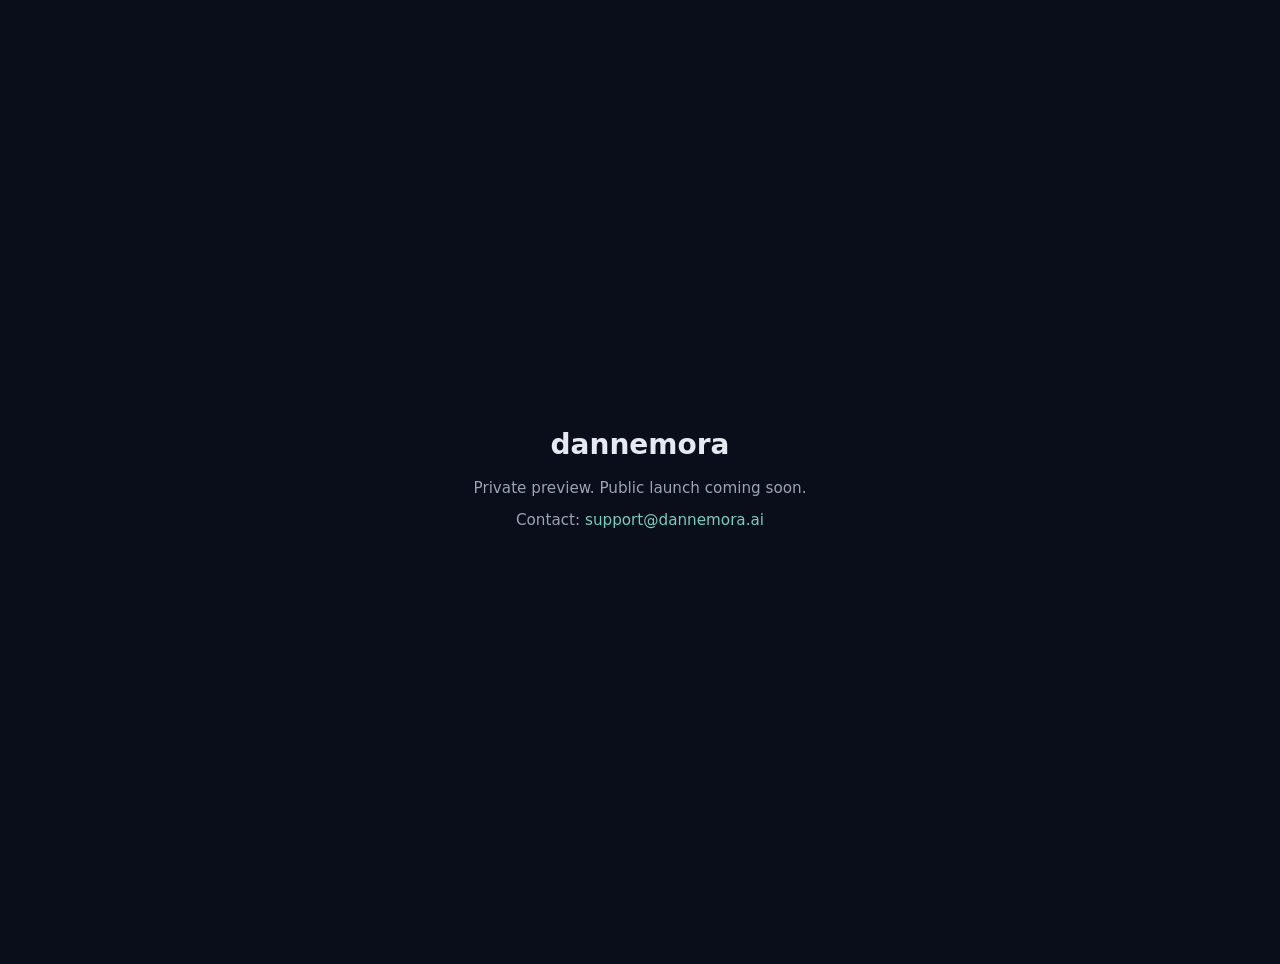
==== commit 06490071: "site: temporary placeholder while we go private preview Replaces the four entry-point HTML pages (in" ====
--- a/account.html
+++ b/account.html
@@ -3,222 +3,48 @@
   <head>
     <meta charset="utf-8" />
     <meta name="viewport" content="width=device-width, initial-scale=1" />
-    <title>Account — dannemora</title>
-    <meta name="description" content="Sign in to manage your dannemora subscription, license key, and billing." />
-    <link rel="preconnect" href="https://fonts.googleapis.com" />
-    <link rel="preconnect" href="https://fonts.gstatic.com" crossorigin />
-    <link
-      href="https://fonts.googleapis.com/css2?family=Manrope:wght@400;500;600;700&family=Red+Hat+Display:wght@500;600;700&display=swap"
-      rel="stylesheet"
-    />
-    <link rel="stylesheet" href="css/styles.css" />
+    <meta name="robots" content="noindex,nofollow" />
+    <title>dannemora — Private Preview</title>
+    <link rel="icon" type="image/x-icon" href="favicon.ico" />
+    <style>
+      body {
+        background: #0a0e1a;
+        color: #e6e9f0;
+        font-family: -apple-system, BlinkMacSystemFont, "Segoe UI", system-ui, sans-serif;
+        margin: 0;
+        min-height: 100vh;
+        display: flex;
+        align-items: center;
+        justify-content: center;
+        padding: 2rem;
+      }
+      .card {
+        max-width: 480px;
+        text-align: center;
+        line-height: 1.6;
+      }
+      h1 {
+        font-size: 1.75rem;
+        margin: 0 0 0.5rem;
+        font-weight: 600;
+      }
+      p {
+        color: #9ba3b4;
+        margin: 0.5rem 0;
+        font-size: 0.95rem;
+      }
+      a {
+        color: #73d0b9;
+        text-decoration: none;
+      }
+      a:hover { text-decoration: underline; }
+    </style>
   </head>
   <body>
-    <header class="site-header">
-      <div class="site-header__inner">
-        <a class="logo" href="index.html">
-          <span class="logo__mark" aria-hidden="true"></span>
-          dannemora
-        </a>
-        <button type="button" class="nav-toggle" aria-label="Open menu">☰</button>
-        <nav class="nav" id="site-nav">
-          <a href="index.html">Home</a>
-          <a href="index.html#how-it-works">How It Works</a>
-          <a href="pricing.html">Pricing</a>
-          <div class="nav__actions">
-            <a href="account.html" aria-current="page">Sign In</a>
-            <a class="btn btn--primary" href="pricing.html">Get Started</a>
-          </div>
-        </nav>
-      </div>
-    </header>
-
-    <main>
-      <section class="section">
-        <div class="container">
-          <div class="section__head" style="margin-bottom: 2rem">
-            <h1>Sign In</h1>
-            <p>Magic-link sign-in (no password needed). Manage your plan, license key, and billing from one place.</p>
-          </div>
-
-          <!-- Sign-in form (shown when not authenticated) -->
-          <div id="signin-view">
-            <div class="card" style="max-width: 480px; margin: 0 auto;">
-              <h2 style="font-size: 1.25rem; margin-bottom: 1rem">Sign in</h2>
-              <form id="magic-link-form">
-                <div class="field">
-                  <label for="signin-email">Email (from Stripe checkout)</label>
-                  <input class="input" type="email" id="signin-email" name="email" placeholder="you@company.com" required autocomplete="email" />
-                </div>
-                <button type="submit" class="btn btn--primary btn--block" id="magic-link-btn">Email me a magic link</button>
-              </form>
-              <div id="magic-link-sent" style="display:none; margin-top: 1rem; padding: 1rem; border-radius: var(--radius-sm); background: rgba(115,208,185,0.1); border: 1px solid rgba(115,208,185,0.3);">
-                <p style="margin:0; color: var(--accent-lime); font-weight: 600;">Check your email</p>
-                <p style="margin:0.5rem 0 0; font-size: 0.875rem;">We sent a sign-in link to <strong id="sent-to-email" style="color:var(--text)"></strong>. It expires in 10 minutes.</p>
-              </div>
-            </div>
-          </div>
-
-          <!-- Account dashboard (shown after magic-link verification) -->
-          <div id="account-view" style="display:none;">
-            <div class="account-layout">
-              <div class="card">
-                <p style="margin-bottom: 0.5rem"><span class="status-pill" id="account-status-pill">Active</span></p>
-                <p><strong style="color: var(--text)">Email:</strong> <span id="account-email"></span></p>
-                <p><strong style="color: var(--text)">Current Plan:</strong> <span id="account-plan"></span></p>
-                <p><strong style="color: var(--text)">Status:</strong> <span id="account-status"></span></p>
-                <p><strong style="color: var(--text)">Expires:</strong> <span id="account-expires"></span></p>
-
-                <h3 style="font-size: 1rem; margin: 1.5rem 0 0.75rem">Your License Key</h3>
-                <div class="license-box" style="margin-bottom: 0.75rem">
-                  <span id="account-license"></span>
-                  <button type="button" class="btn btn--ghost" data-copy="#account-license">Copy</button>
-                </div>
-                <p style="font-size: 0.8125rem; margin-bottom: 1rem">
-                  <strong>Important:</strong> Keep this key safe. You need it to install and run dannemora on your server.
-                  The key is stored in <code>~/.dannemora/.license</code> on your server.
-                </p>
-              </div>
-
-              <div class="card">
-                <h3 style="font-size: 1rem; margin-bottom: 0.75rem;">Quick Reference</h3>
-                <p style="font-size: 0.875rem; margin-bottom: 1rem;">Install or reinstall dannemora:</p>
-                <pre style="padding:0.85rem;border-radius:12px;background:var(--bg-elevated);border:1px solid var(--border);overflow-x:auto;color:var(--text);font-size:0.86rem;margin-bottom:1rem;"><code>curl -fsSL https://dannemora.ai/install.sh | bash</code></pre>
-                <p style="font-size: 0.875rem; color: var(--text-muted);">
-                  Need help? Email <a href="mailto:support@dannemora.ai">support@dannemora.ai</a>.
-                </p>
-              </div>
-            </div>
-          </div>
-        </div>
-      </section>
+    <main class="card">
+      <h1>dannemora</h1>
+      <p>Private preview. Public launch coming soon.</p>
+      <p>Contact: <a href="mailto:support@dannemora.ai">support@dannemora.ai</a></p>
     </main>
-
-    <footer class="site-footer">
-      <div class="container site-footer__grid">
-        <div>
-          <div class="logo">
-            <span class="logo__mark" aria-hidden="true"></span>
-            dannemora
-          </div>
-          <p style="max-width: 280px; font-size: 0.9375rem">A high-performing, autonomous AI dev team—with guardrails you can trust.</p>
-        </div>
-        <div>
-          <h4 style="font-size: 0.875rem; margin-bottom: 0.75rem">Product</h4>
-          <p><a href="index.html#how-it-works">How It Works</a></p>
-          <p><a href="pricing.html">Pricing</a></p>
-          <p><a href="assets/legal/eula.pdf" target="_blank" rel="noopener">End User License Agreement</a></p>
-          <p><a href="assets/legal/notices.pdf" target="_blank" rel="noopener">Third-Party Software Notices</a></p>
-        </div>
-        <div>
-          <h4 style="font-size: 0.875rem; margin-bottom: 0.75rem">Company</h4>
-          <p><a href="https://dannemora.ai" rel="noopener">dannemora.ai</a></p>
-          <p><a href="mailto:support@dannemora.ai">support@dannemora.ai</a></p>
-        </div>
-      </div>
-      <div class="container footer-meta">© 2026 dannemora. Patent Pending. All rights reserved.</div>
-    </footer>
-
-    <script src="js/main.js" defer></script>
-    <script>
-      (function () {
-        const API = 'https://api.dannemora.ai';
-        const params = new URLSearchParams(window.location.search);
-        const token = params.get('token');
-
-        // If we have a magic-link token, verify it and show account
-        if (token) {
-          fetch(`${API}/v1/auth/verify?token=${encodeURIComponent(token)}`)
-            .then((r) => {
-              if (!r.ok) throw new Error('Invalid or expired link. Please request a new one.');
-              return r.json();
-            })
-            .then((data) => {
-              showAccount(data);
-              // Clean the token from URL
-              window.history.replaceState({}, '', 'account.html');
-            })
-            .catch((e) => {
-              alert(e.message);
-            });
-          return;
-        }
-
-        // Magic-link form
-        const form = document.getElementById('magic-link-form');
-        if (form) {
-          form.addEventListener('submit', async (e) => {
-            e.preventDefault();
-            const email = document.getElementById('signin-email').value.trim();
-            if (!email) return;
-
-            const btn = document.getElementById('magic-link-btn');
-            btn.textContent = 'Sending...';
-            btn.disabled = true;
-
-            try {
-              const resp = await fetch(`${API}/v1/auth/magic-link`, {
-                method: 'POST',
-                headers: { 'Content-Type': 'application/json' },
-                body: JSON.stringify({ email }),
-              });
-              if (!resp.ok) throw new Error('Request failed');
-              document.getElementById('sent-to-email').textContent = email;
-              document.getElementById('magic-link-sent').style.display = 'block';
-              form.style.display = 'none';
-            } catch {
-              btn.textContent = 'Email me a magic link';
-              btn.disabled = false;
-              alert('Something went wrong. Please try again.');
-            }
-          });
-        }
-
-        function showAccount(data) {
-          document.getElementById('signin-view').style.display = 'none';
-          document.getElementById('account-view').style.display = 'block';
-
-          document.getElementById('account-email').textContent = data.email || '';
-          document.getElementById('account-license').textContent = data.license_key || '';
-
-          const planLabels = { monthly: 'Monthly ($59/mo)', annual: 'Annual ($499/yr)' };
-          document.getElementById('account-plan').textContent = planLabels[data.plan] || data.plan;
-
-          const statusLabels = { active: 'Active', past_due: 'Past Due', cancelled: 'Cancelled', expired: 'Expired' };
-          const statusEl = document.getElementById('account-status');
-          statusEl.textContent = statusLabels[data.status] || data.status;
-
-          const pill = document.getElementById('account-status-pill');
-          pill.textContent = statusLabels[data.status] || data.status;
-          if (data.status !== 'active') {
-            pill.style.background = 'rgba(248,113,113,0.2)';
-            pill.style.color = '#f87171';
-          }
-
-          if (data.expires_at) {
-            const d = new Date(data.expires_at);
-            document.getElementById('account-expires').textContent = d.toLocaleDateString('en-US', {
-              year: 'numeric', month: 'long', day: 'numeric',
-            });
-          }
-
-          // Re-init copy buttons for dynamically loaded content
-          document.querySelectorAll('[data-copy]').forEach((btn) => {
-            btn.onclick = async () => {
-              const target = btn.getAttribute('data-copy');
-              const el = target ? document.querySelector(target) : null;
-              const text = el ? el.textContent.trim() : '';
-              if (!text) return;
-              try {
-                await navigator.clipboard.writeText(text);
-                const prev = btn.textContent;
-                btn.textContent = 'Copied!';
-                setTimeout(() => { btn.textContent = prev; }, 2000);
-              } catch {}
-            };
-          });
-        }
-      })();
-    </script>
   </body>
 </html>
